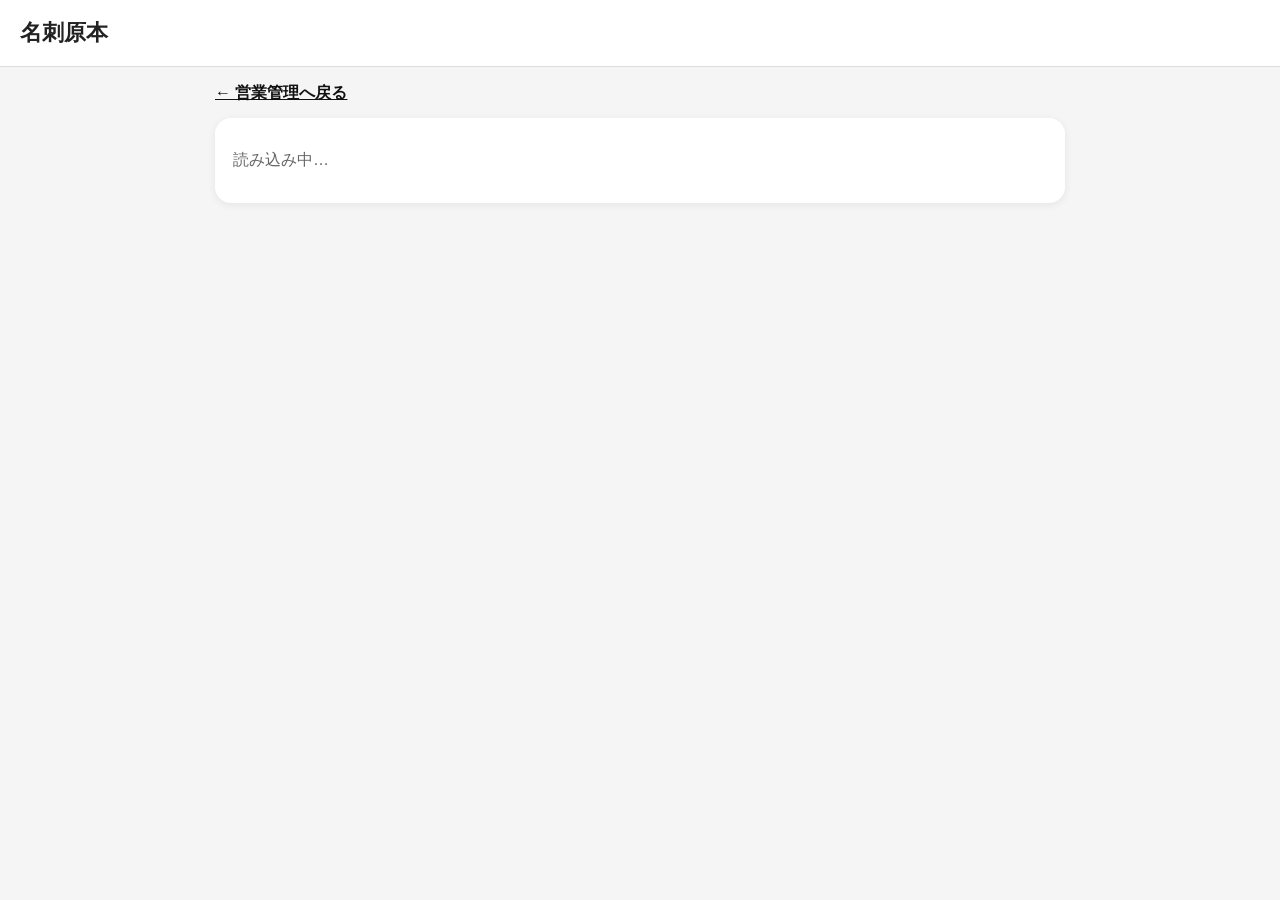
==== business-cards.html @ cec0d15e "Add archived business card originals viewer" ====
<!DOCTYPE html><html lang="ja"><head><meta charset="UTF-8"><meta name="viewport" content="width=device-width,initial-scale=1"><title>名刺原本</title><style>body{font-family:-apple-system,BlinkMacSystemFont,"Segoe UI",sans-serif;margin:0;background:#f5f5f5;color:#222}header{background:#fff;padding:18px 20px;font-size:22px;font-weight:800;border-bottom:1px solid #ddd;position:sticky;top:0}main{padding:16px;max-width:850px;margin:auto}.card{background:#fff;border-radius:16px;padding:18px;margin-bottom:14px;box-shadow:0 2px 8px #0001}.toplink{display:inline-block;margin-bottom:14px;color:#111;font-weight:800}.row{padding:14px 0;border-bottom:1px solid #e5e5e5}.row:last-child{border-bottom:0}.name{font-weight:900;font-size:17px}.meta{font-size:13px;color:#666;line-height:1.6;margin-top:4px}.view{display:inline-block;margin-top:9px;padding:9px 13px;border-radius:10px;background:#111;color:#fff;text-decoration:none;font-weight:800}.empty{color:#666;padding:14px 0}</style></head><body><header>名刺原本</header><main><a class="toplink" href="./index.html">← 営業管理へ戻る</a><div class="card"><div id="list" class="empty">読み込み中…</div></div></main><script>const U='https://emauqxftmauvsffdjvyh.supabase.co',K='sb_publishable_9rgwKLiJU9dGVkqttq0-fQ_hrhNqnfa',A='eyJhbGciOiJIUzI1NiIsInR5cCI6IkpXVCJ9.eyJpc3MiOiJzdXBhYmFzZSIsInJlZiI6ImVtYXVxeGZ0bWF1dnNmZmRqdnloIiwicm9sZSI6ImFub24iLCJpYXQiOjE3ODY4Njg0NzksImV4cCI6MjEwMjQ0NDQ3OX0.iN2xz71VCeP7o6nz89v0wJMrUYkGyPKATtWaCl-MIO4',H={apikey:K,Authorization:`Bearer ${A}`};const esc=s=>String(s??'').replace(/[&<>"']/g,c=>({'&':'&amp;','<':'&lt;','>':'&gt;','"':'&quot;',"'":'&#39;'}[c]));async function load(){const r=await fetch(U+'/rest/v1/business_cards?select=*&order=captured_at.desc&limit=1000',{headers:H});if(!r.ok){document.getElementById('list').textContent='名刺原本を読み込めませんでした。';return}const a=await r.json();document.getElementById('list').innerHTML=a.length?a.map(x=>{const d=x.extracted_data||{},url=U+'/storage/v1/object/public/business-cards/'+x.storage_path.split('/').map(encodeURIComponent).join('/');const date=x.captured_at?new Date(x.captured_at).toLocaleString('ja-JP'):'';return `<div class="row"><div class="name">${esc(d.company_name||'会社名不明')}　${esc(d.person_name||'氏名不明')}</div><div class="meta">${esc(d.department||'')} ${esc(d.position||'')}<br>${esc(x.source_name)}${x.page_number?` / ${x.page_number}ページ`:''}<br>${esc(date)}</div><a class="view" href="${url}" target="_blank" rel="noopener">名刺原本を見る</a></div>`}).join(''):'<div class="empty">保存された名刺原本はまだありません。</div>'}load();</script></body></html>
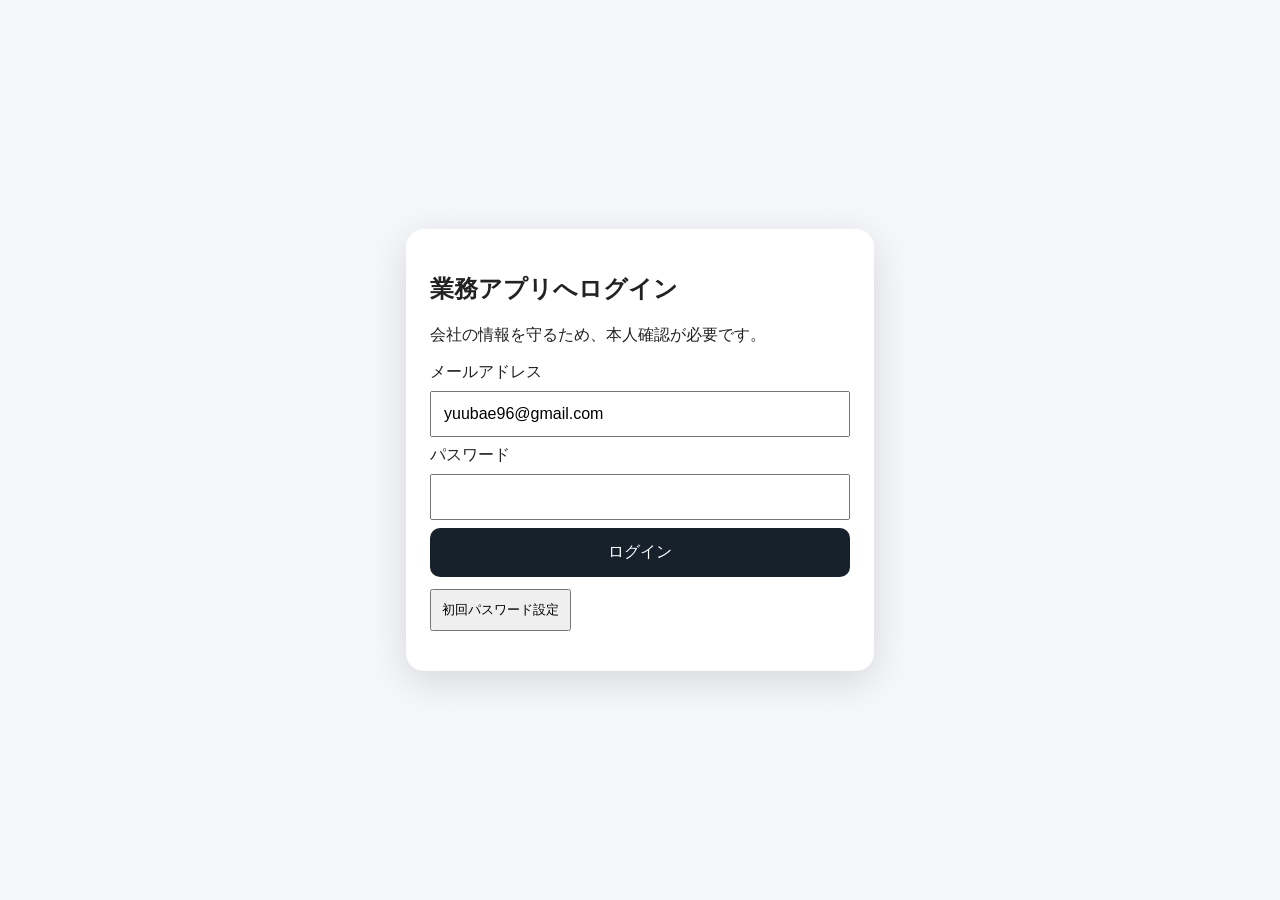
==== commit ed5e7b80: "Require verified logins and close anonymous access to business data" ====
--- a/business-cards.html
+++ b/business-cards.html
@@ -1 +1 @@
-<!DOCTYPE html><html lang="ja"><head><meta charset="UTF-8"><meta name="viewport" content="width=device-width,initial-scale=1"><title>名刺原本</title><style>body{font-family:-apple-system,BlinkMacSystemFont,"Segoe UI",sans-serif;margin:0;background:#f5f5f5;color:#222}header{background:#fff;padding:18px 20px;font-size:22px;font-weight:800;border-bottom:1px solid #ddd;position:sticky;top:0}main{padding:16px;max-width:850px;margin:auto}.card{background:#fff;border-radius:16px;padding:18px;margin-bottom:14px;box-shadow:0 2px 8px #0001}.toplink{display:inline-block;margin-bottom:14px;color:#111;font-weight:800}.row{padding:14px 0;border-bottom:1px solid #e5e5e5}.row:last-child{border-bottom:0}.name{font-weight:900;font-size:17px}.meta{font-size:13px;color:#666;line-height:1.6;margin-top:4px}.view{display:inline-block;margin-top:9px;padding:9px 13px;border-radius:10px;background:#111;color:#fff;text-decoration:none;font-weight:800}.empty{color:#666;padding:14px 0}</style></head><body><header>名刺原本</header><main><a class="toplink" href="./index.html">← 営業管理へ戻る</a><div class="card"><div id="list" class="empty">読み込み中…</div></div></main><script>const U='https://emauqxftmauvsffdjvyh.supabase.co',K='sb_publishable_9rgwKLiJU9dGVkqttq0-fQ_hrhNqnfa',A='eyJhbGciOiJIUzI1NiIsInR5cCI6IkpXVCJ9.eyJpc3MiOiJzdXBhYmFzZSIsInJlZiI6ImVtYXVxeGZ0bWF1dnNmZmRqdnloIiwicm9sZSI6ImFub24iLCJpYXQiOjE3ODY4Njg0NzksImV4cCI6MjEwMjQ0NDQ3OX0.iN2xz71VCeP7o6nz89v0wJMrUYkGyPKATtWaCl-MIO4',H={apikey:K,Authorization:`Bearer ${A}`};const esc=s=>String(s??'').replace(/[&<>"']/g,c=>({'&':'&amp;','<':'&lt;','>':'&gt;','"':'&quot;',"'":'&#39;'}[c]));async function load(){const r=await fetch(U+'/rest/v1/business_cards?select=*&order=captured_at.desc&limit=1000',{headers:H});if(!r.ok){document.getElementById('list').textContent='名刺原本を読み込めませんでした。';return}const a=await r.json();document.getElementById('list').innerHTML=a.length?a.map(x=>{const d=x.extracted_data||{},url=U+'/storage/v1/object/public/business-cards/'+x.storage_path.split('/').map(encodeURIComponent).join('/');const date=x.captured_at?new Date(x.captured_at).toLocaleString('ja-JP'):'';return `<div class="row"><div class="name">${esc(d.company_name||'会社名不明')}　${esc(d.person_name||'氏名不明')}</div><div class="meta">${esc(d.department||'')} ${esc(d.position||'')}<br>${esc(x.source_name)}${x.page_number?` / ${x.page_number}ページ`:''}<br>${esc(date)}</div><a class="view" href="${url}" target="_blank" rel="noopener">名刺原本を見る</a></div>`}).join(''):'<div class="empty">保存された名刺原本はまだありません。</div>'}load();</script></body></html>+<!DOCTYPE html><html lang="ja"><head><script src="security-auth.js?v=20261009-security1" data-project="emauqxftmauvsffdjvyh"></script><meta charset="UTF-8"><meta name="viewport" content="width=device-width,initial-scale=1"><title>名刺原本</title><style>body{font-family:-apple-system,BlinkMacSystemFont,"Segoe UI",sans-serif;margin:0;background:#f5f5f5;color:#222}header{background:#fff;padding:18px 20px;font-size:22px;font-weight:800;border-bottom:1px solid #ddd;position:sticky;top:0}main{padding:16px;max-width:850px;margin:auto}.card{background:#fff;border-radius:16px;padding:18px;margin-bottom:14px;box-shadow:0 2px 8px #0001}.toplink{display:inline-block;margin-bottom:14px;color:#111;font-weight:800}.row{padding:14px 0;border-bottom:1px solid #e5e5e5}.row:last-child{border-bottom:0}.name{font-weight:900;font-size:17px}.meta{font-size:13px;color:#666;line-height:1.6;margin-top:4px}.view{display:inline-block;margin-top:9px;padding:9px 13px;border-radius:10px;background:#111;color:#fff;text-decoration:none;font-weight:800}.empty{color:#666;padding:14px 0}</style></head><body><header>名刺原本</header><main><a class="toplink" href="./index.html">← 営業管理へ戻る</a><div class="card"><div id="list" class="empty">読み込み中…</div></div></main><script>const U='https://emauqxftmauvsffdjvyh.supabase.co',K='sb_publishable_9rgwKLiJU9dGVkqttq0-fQ_hrhNqnfa',A='eyJhbGciOiJIUzI1NiIsInR5cCI6IkpXVCJ9.eyJpc3MiOiJzdXBhYmFzZSIsInJlZiI6ImVtYXVxeGZ0bWF1dnNmZmRqdnloIiwicm9sZSI6ImFub24iLCJpYXQiOjE3ODY4Njg0NzksImV4cCI6MjEwMjQ0NDQ3OX0.iN2xz71VCeP7o6nz89v0wJMrUYkGyPKATtWaCl-MIO4',H={apikey:K,Authorization:`Bearer ${A}`};const esc=s=>String(s??'').replace(/[&<>"']/g,c=>({'&':'&amp;','<':'&lt;','>':'&gt;','"':'&quot;',"'":'&#39;'}[c]));async function load(){const r=await fetch(U+'/rest/v1/business_cards?select=*&order=captured_at.desc&limit=1000',{headers:H});if(!r.ok){document.getElementById('list').textContent='名刺原本を読み込めませんでした。';return}const a=await r.json();document.getElementById('list').innerHTML=a.length?a.map(x=>{const d=x.extracted_data||{},url=U+'/storage/v1/object/public/business-cards/'+x.storage_path.split('/').map(encodeURIComponent).join('/');const date=x.captured_at?new Date(x.captured_at).toLocaleString('ja-JP'):'';return `<div class="row"><div class="name">${esc(d.company_name||'会社名不明')}　${esc(d.person_name||'氏名不明')}</div><div class="meta">${esc(d.department||'')} ${esc(d.position||'')}<br>${esc(x.source_name)}${x.page_number?` / ${x.page_number}ページ`:''}<br>${esc(date)}</div><a class="view" href="${url}" target="_blank" rel="noopener">名刺原本を見る</a></div>`}).join(''):'<div class="empty">保存された名刺原本はまだありません。</div>'}load();</script></body></html>
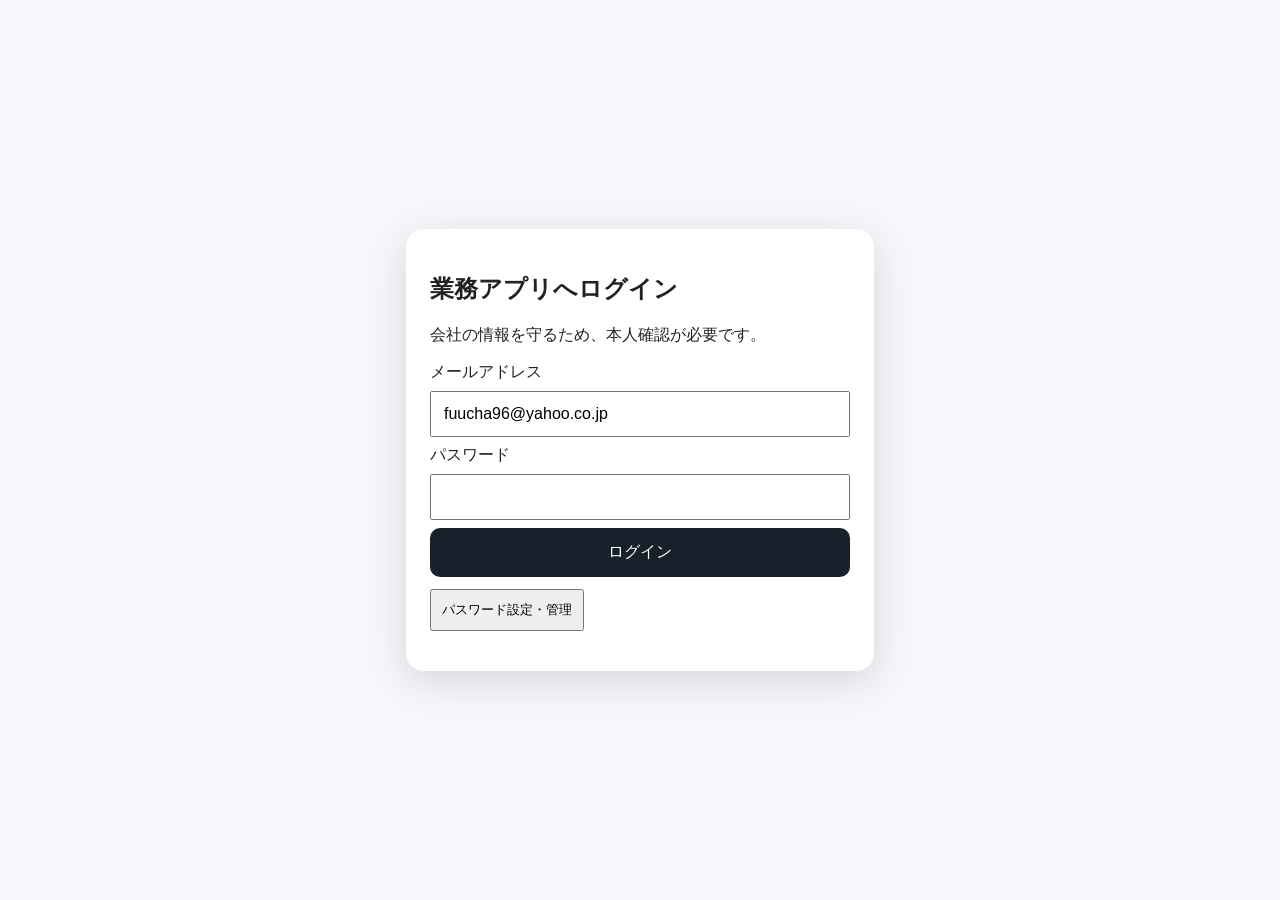
==== commit e68d2148: "Complete company owner password setup, review reminders and access records" ====
--- a/business-cards.html
+++ b/business-cards.html
@@ -1 +1 @@
-<!DOCTYPE html><html lang="ja"><head><script src="security-auth.js?v=20261009-security1" data-project="emauqxftmauvsffdjvyh"></script><meta charset="UTF-8"><meta name="viewport" content="width=device-width,initial-scale=1"><title>名刺原本</title><style>body{font-family:-apple-system,BlinkMacSystemFont,"Segoe UI",sans-serif;margin:0;background:#f5f5f5;color:#222}header{background:#fff;padding:18px 20px;font-size:22px;font-weight:800;border-bottom:1px solid #ddd;position:sticky;top:0}main{padding:16px;max-width:850px;margin:auto}.card{background:#fff;border-radius:16px;padding:18px;margin-bottom:14px;box-shadow:0 2px 8px #0001}.toplink{display:inline-block;margin-bottom:14px;color:#111;font-weight:800}.row{padding:14px 0;border-bottom:1px solid #e5e5e5}.row:last-child{border-bottom:0}.name{font-weight:900;font-size:17px}.meta{font-size:13px;color:#666;line-height:1.6;margin-top:4px}.view{display:inline-block;margin-top:9px;padding:9px 13px;border-radius:10px;background:#111;color:#fff;text-decoration:none;font-weight:800}.empty{color:#666;padding:14px 0}</style></head><body><header>名刺原本</header><main><a class="toplink" href="./index.html">← 営業管理へ戻る</a><div class="card"><div id="list" class="empty">読み込み中…</div></div></main><script>const U='https://emauqxftmauvsffdjvyh.supabase.co',K='sb_publishable_9rgwKLiJU9dGVkqttq0-fQ_hrhNqnfa',A='eyJhbGciOiJIUzI1NiIsInR5cCI6IkpXVCJ9.eyJpc3MiOiJzdXBhYmFzZSIsInJlZiI6ImVtYXVxeGZ0bWF1dnNmZmRqdnloIiwicm9sZSI6ImFub24iLCJpYXQiOjE3ODY4Njg0NzksImV4cCI6MjEwMjQ0NDQ3OX0.iN2xz71VCeP7o6nz89v0wJMrUYkGyPKATtWaCl-MIO4',H={apikey:K,Authorization:`Bearer ${A}`};const esc=s=>String(s??'').replace(/[&<>"']/g,c=>({'&':'&amp;','<':'&lt;','>':'&gt;','"':'&quot;',"'":'&#39;'}[c]));async function load(){const r=await fetch(U+'/rest/v1/business_cards?select=*&order=captured_at.desc&limit=1000',{headers:H});if(!r.ok){document.getElementById('list').textContent='名刺原本を読み込めませんでした。';return}const a=await r.json();document.getElementById('list').innerHTML=a.length?a.map(x=>{const d=x.extracted_data||{},url=U+'/storage/v1/object/public/business-cards/'+x.storage_path.split('/').map(encodeURIComponent).join('/');const date=x.captured_at?new Date(x.captured_at).toLocaleString('ja-JP'):'';return `<div class="row"><div class="name">${esc(d.company_name||'会社名不明')}　${esc(d.person_name||'氏名不明')}</div><div class="meta">${esc(d.department||'')} ${esc(d.position||'')}<br>${esc(x.source_name)}${x.page_number?` / ${x.page_number}ページ`:''}<br>${esc(date)}</div><a class="view" href="${url}" target="_blank" rel="noopener">名刺原本を見る</a></div>`}).join(''):'<div class="empty">保存された名刺原本はまだありません。</div>'}load();</script></body></html>+<!DOCTYPE html><html lang="ja"><head><script src="security-auth.js?v=20261009-account2" data-project="emauqxftmauvsffdjvyh"></script><meta charset="UTF-8"><meta name="viewport" content="width=device-width,initial-scale=1"><title>名刺原本</title><style>body{font-family:-apple-system,BlinkMacSystemFont,"Segoe UI",sans-serif;margin:0;background:#f5f5f5;color:#222}header{background:#fff;padding:18px 20px;font-size:22px;font-weight:800;border-bottom:1px solid #ddd;position:sticky;top:0}main{padding:16px;max-width:850px;margin:auto}.card{background:#fff;border-radius:16px;padding:18px;margin-bottom:14px;box-shadow:0 2px 8px #0001}.toplink{display:inline-block;margin-bottom:14px;color:#111;font-weight:800}.row{padding:14px 0;border-bottom:1px solid #e5e5e5}.row:last-child{border-bottom:0}.name{font-weight:900;font-size:17px}.meta{font-size:13px;color:#666;line-height:1.6;margin-top:4px}.view{display:inline-block;margin-top:9px;padding:9px 13px;border-radius:10px;background:#111;color:#fff;text-decoration:none;font-weight:800}.empty{color:#666;padding:14px 0}</style></head><body><header>名刺原本</header><main><a class="toplink" href="./index.html">← 営業管理へ戻る</a><div class="card"><div id="list" class="empty">読み込み中…</div></div></main><script>const U='https://emauqxftmauvsffdjvyh.supabase.co',K='sb_publishable_9rgwKLiJU9dGVkqttq0-fQ_hrhNqnfa',A='eyJhbGciOiJIUzI1NiIsInR5cCI6IkpXVCJ9.eyJpc3MiOiJzdXBhYmFzZSIsInJlZiI6ImVtYXVxeGZ0bWF1dnNmZmRqdnloIiwicm9sZSI6ImFub24iLCJpYXQiOjE3ODY4Njg0NzksImV4cCI6MjEwMjQ0NDQ3OX0.iN2xz71VCeP7o6nz89v0wJMrUYkGyPKATtWaCl-MIO4',H={apikey:K,Authorization:`Bearer ${A}`};const esc=s=>String(s??'').replace(/[&<>"']/g,c=>({'&':'&amp;','<':'&lt;','>':'&gt;','"':'&quot;',"'":'&#39;'}[c]));async function load(){const r=await fetch(U+'/rest/v1/business_cards?select=*&order=captured_at.desc&limit=1000',{headers:H});if(!r.ok){document.getElementById('list').textContent='名刺原本を読み込めませんでした。';return}const a=await r.json();document.getElementById('list').innerHTML=a.length?a.map(x=>{const d=x.extracted_data||{},url=U+'/storage/v1/object/public/business-cards/'+x.storage_path.split('/').map(encodeURIComponent).join('/');const date=x.captured_at?new Date(x.captured_at).toLocaleString('ja-JP'):'';return `<div class="row"><div class="name">${esc(d.company_name||'会社名不明')}　${esc(d.person_name||'氏名不明')}</div><div class="meta">${esc(d.department||'')} ${esc(d.position||'')}<br>${esc(x.source_name)}${x.page_number?` / ${x.page_number}ページ`:''}<br>${esc(date)}</div><a class="view" href="${url}" target="_blank" rel="noopener">名刺原本を見る</a></div>`}).join(''):'<div class="empty">保存された名刺原本はまだありません。</div>'}load();</script></body></html>
